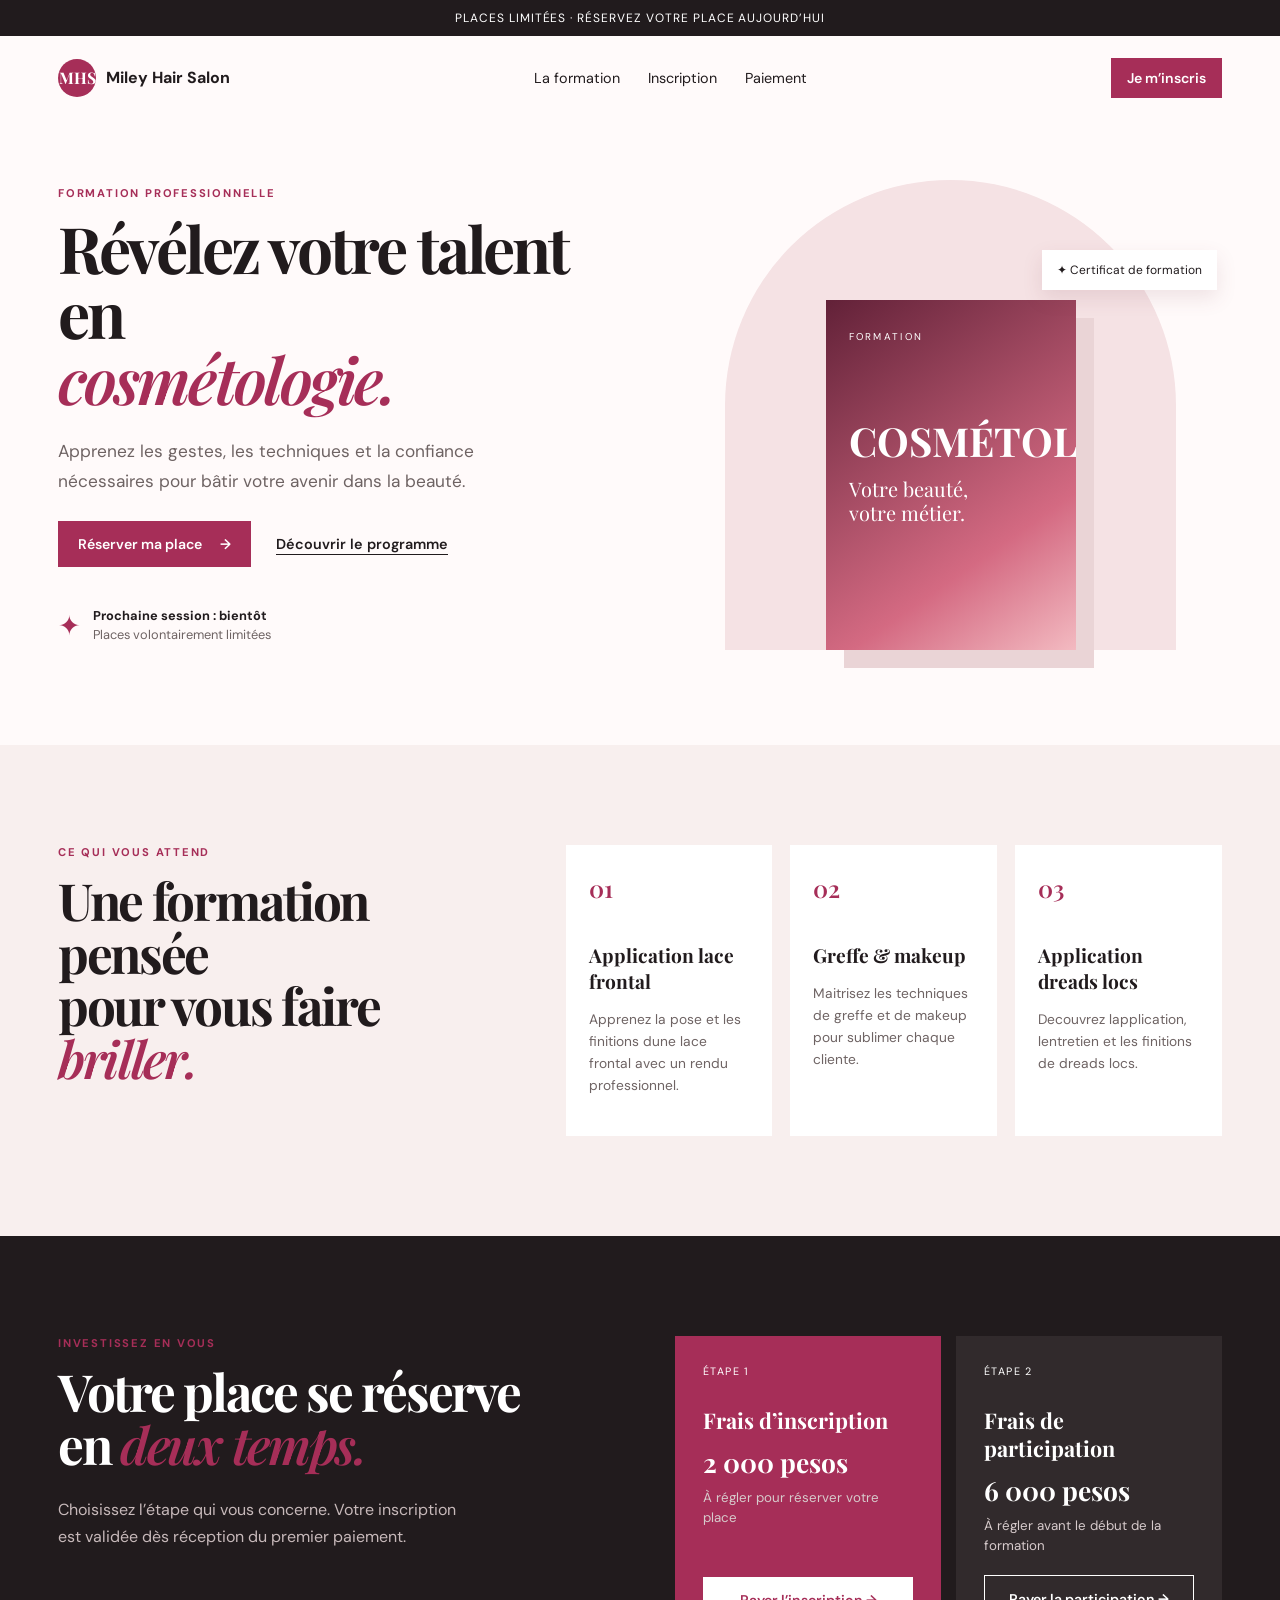
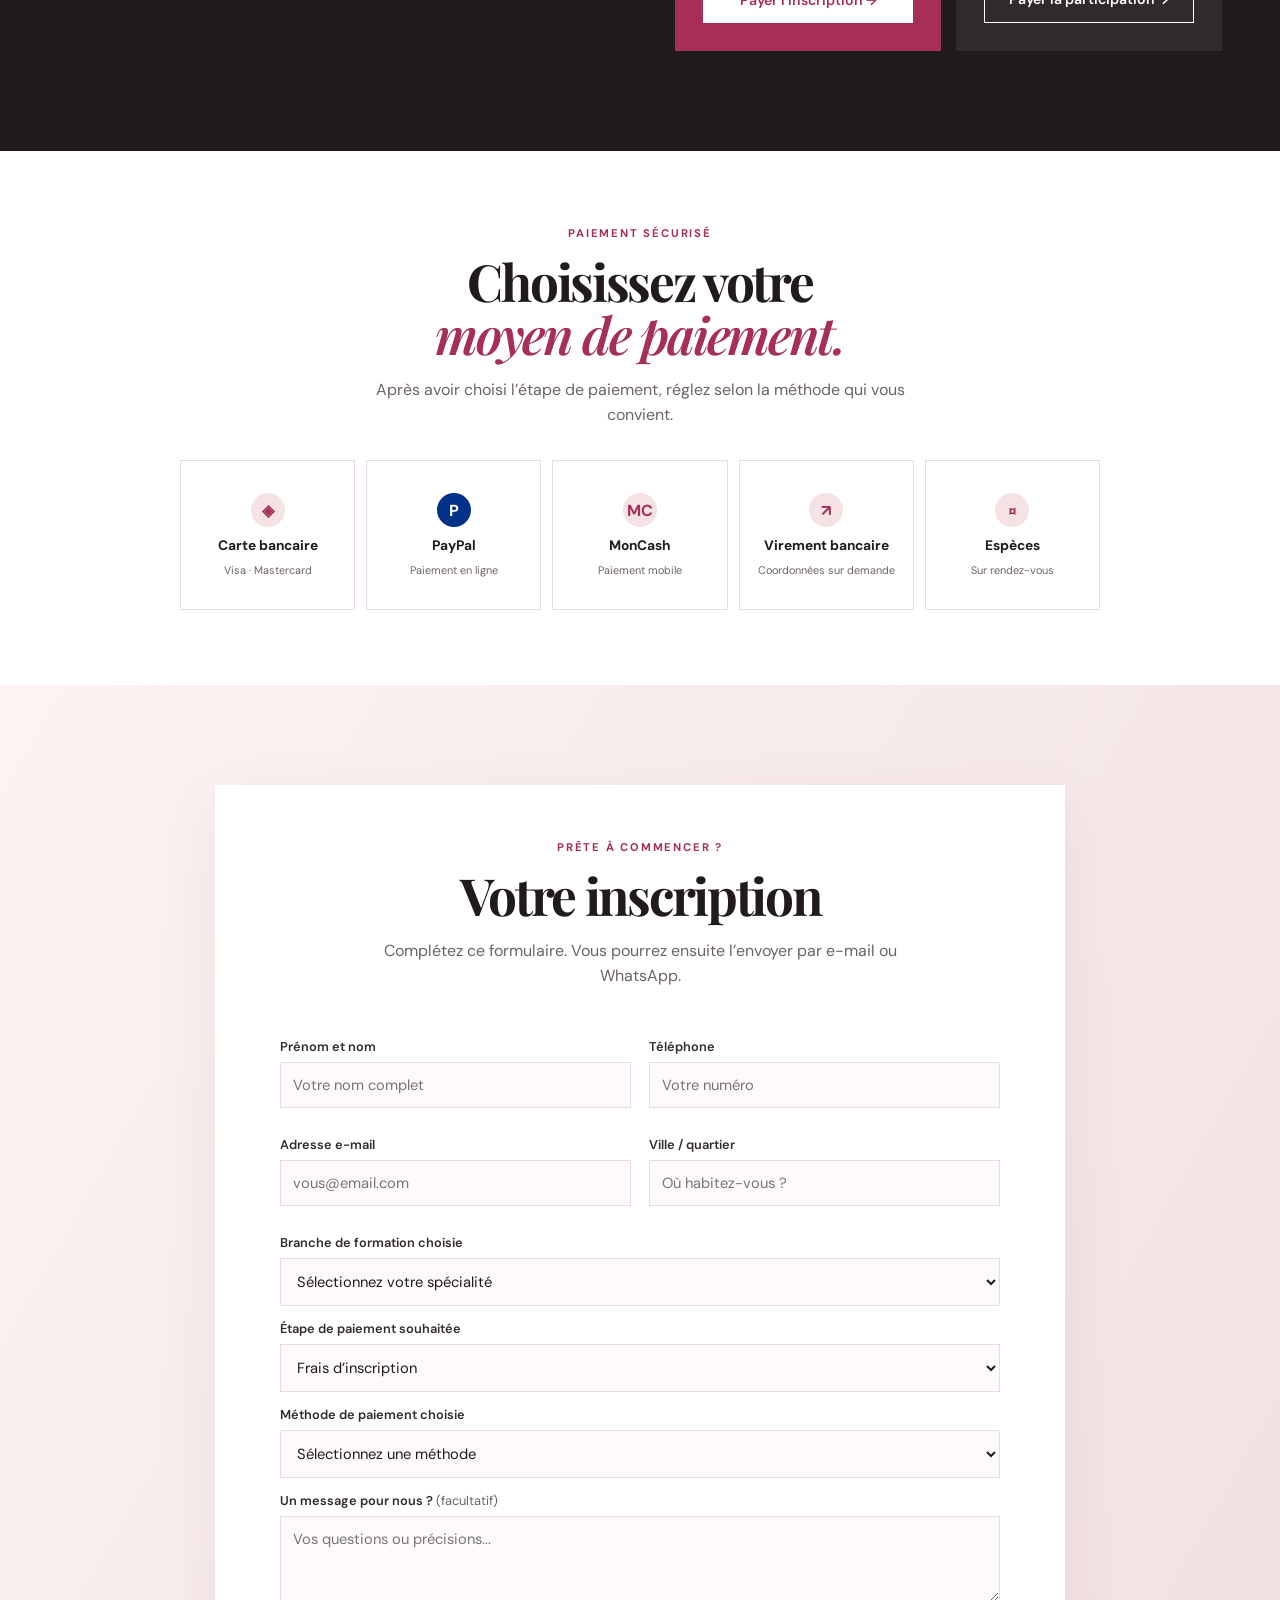
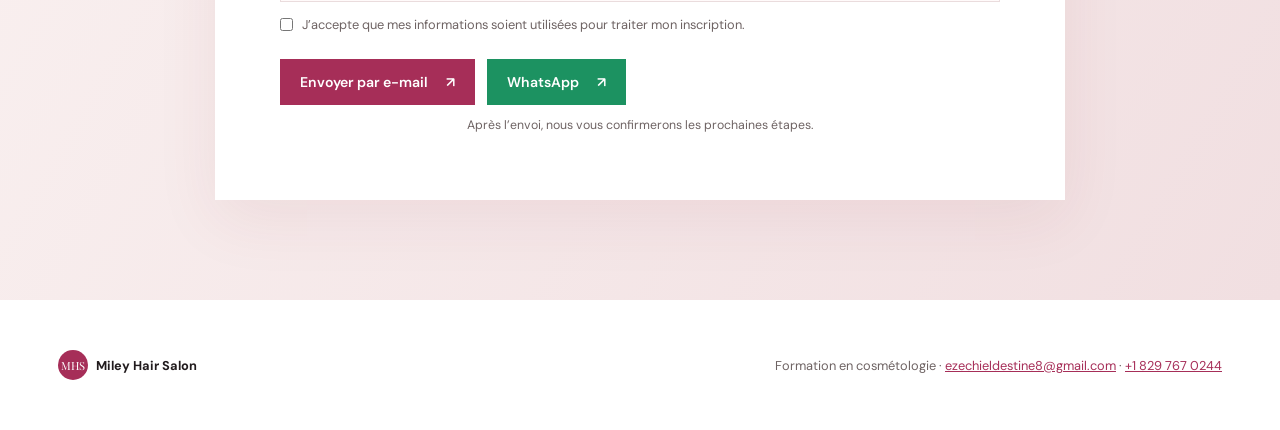
==== index.html @ 4601fba2 "Add files via upload" ====
<!doctype html>
<html lang="fr">
  <head>
    <meta charset="UTF-8" />
    <meta name="viewport" content="width=device-width, initial-scale=1.0" />
    <meta name="description" content="Inscription à une formation professionnelle en cosmétologie." />
    <title>Miley Hair Salon | Formation Cosmétologie</title>
    <link rel="preconnect" href="https://fonts.googleapis.com" />
    <link rel="preconnect" href="https://fonts.gstatic.com" crossorigin />
    <link href="https://fonts.googleapis.com/css2?family=DM+Sans:wght@400;500;600;700&family=Playfair+Display:wght@600;700&display=swap" rel="stylesheet" />
    <link rel="stylesheet" href="style.css" />
  <style>.public-registration .customize,.public-registration dialog{display:none!important}</style></head>
  <body class="public-registration">
    <div class="announcement">Places limitées · Réservez votre place aujourd’hui</div>
    <header class="site-header">
      <a class="brand" href="#accueil" aria-label="Retour à l'accueil">
        <span class="brand-mark">MHS</span><span class="brand-name" data-site-name>Miley Hair Salon</span>
      </a>
      <nav aria-label="Navigation principale">
        <a href="#formation">La formation</a><a href="#inscription">Inscription</a><a href="#paiement">Paiement</a>
      </nav>
      <a class="header-cta" href="#inscription">Je m’inscris</a>
    </header>

    <main>
      <section id="accueil" class="hero">
        <div class="hero-copy">
          <p class="eyebrow">Formation professionnelle</p>
          <h1 data-hero-title>Révélez votre talent<br />en <em>cosmétologie.</em></h1>
          <p class="hero-text" data-hero-text>Apprenez les gestes, les techniques et la confiance nécessaires pour bâtir votre avenir dans la beauté.</p>
          <div class="hero-actions"><a class="button primary" href="#inscription">Réserver ma place <span>→</span></a><a class="text-link" href="#formation">Découvrir le programme</a></div>
          <div class="trust"><span>✦</span><p><strong data-start-date>Prochaine session : bientôt</strong><br />Places volontairement limitées</p></div>
        </div>
        <div class="hero-visual">
          <div class="arch"></div>
          <div class="flyer-placeholder" id="flyerDisplay">
            <img id="flyerImage" alt="Flyer de la formation" hidden />
            <div class="flyer-fallback"><span>FORMATION</span><strong>COSMÉTOLOGIE</strong><i>Votre beauté,<br />votre métier.</i></div>
          </div>
          <div class="hero-tag">✦ Certificat de formation</div>
        </div>
      </section>

      <section id="formation" class="program section">
        <div><p class="eyebrow">Ce qui vous attend</p><h2>Une formation pensée<br />pour vous faire <em>briller.</em></h2></div>
        <div class="program-grid">
          <article><span>01</span><h3>Application lace frontal</h3><p data-module-one>Apprenez la pose et les finitions dune lace frontal avec un rendu professionnel.</p></article>
          <article><span>02</span><h3>Greffe &amp; makeup</h3><p data-module-two>Maitrisez les techniques de greffe et de makeup pour sublimer chaque cliente.</p></article>
          <article><span>03</span><h3>Application dreads locs</h3><p data-module-three>Decouvrez lapplication, lentretien et les finitions de dreads locs.</p></article>
        </div>
      </section>

      <section id="paiement" class="payment section">
        <div class="payment-intro"><p class="eyebrow">Investissez en vous</p><h2>Votre place se réserve<br />en <em>deux temps.</em></h2><p>Choisissez l’étape qui vous concerne. Votre inscription est validée dès réception du premier paiement.</p></div>
        <div class="payment-cards">
          <article class="payment-card accent"><p>Étape 1</p><h3>Frais d’inscription</h3><strong data-registration-price>2 000 pesos</strong><small data-registration-note>À régler pour réserver votre place</small><a id="registrationPayment" class="button light" href="#inscription">Payer l’inscription →</a></article>
          <article class="payment-card"><p>Étape 2</p><h3>Frais de participation</h3><strong data-participation-price>6 000 pesos</strong><small data-participation-note>À régler avant le début de la formation</small><a id="participationPayment" class="button outline" href="#inscription">Payer la participation →</a></article>
        </div>
      </section>

      <section class="methods section" id="methodes-paiement">
        <div class="methods-heading"><p class="eyebrow">Paiement sécurisé</p><h2>Choisissez votre<br /><em>moyen de paiement.</em></h2><p>Après avoir choisi l’étape de paiement, réglez selon la méthode qui vous convient.</p></div>
        <div class="methods-grid">
          <a class="method-card" data-method="card" href="#paiement"><span>◈</span><strong>Carte bancaire</strong><small>Visa · Mastercard</small></a>
          <a class="method-card paypal" data-method="paypal" href="#paiement"><span>P</span><strong>PayPal</strong><small>Paiement en ligne</small></a>
          <a class="method-card" data-method="moncash" href="#paiement"><span>MC</span><strong>MonCash</strong><small>Paiement mobile</small></a>
          <a class="method-card" data-method="transfer" href="#paiement"><span>↗</span><strong>Virement bancaire</strong><small>Coordonnées sur demande</small></a>
          <a class="method-card" data-method="cash" href="#paiement"><span>¤</span><strong>Espèces</strong><small>Sur rendez-vous</small></a>
        </div>
        
      </section>      <section id="inscription" class="registration section">
        <div class="registration-card">
          <div class="form-heading"><p class="eyebrow">Prête à commencer ?</p><h2>Votre inscription</h2><p>Complétez ce formulaire. Vous pourrez ensuite l’envoyer par e-mail ou WhatsApp.</p></div>
          <form id="registrationForm">
            <div class="form-row"><label>Prénom et nom<input name="name" required placeholder="Votre nom complet" /></label><label>Téléphone<input name="phone" required type="tel" placeholder="Votre numéro" /></label></div>
            <div class="form-row"><label>Adresse e-mail<input name="email" required type="email" placeholder="vous@email.com" /></label><label>Ville / quartier<input name="location" required placeholder="Où habitez-vous ?" /></label></div>
            <label>Branche de formation choisie<select name="training" required><option value="">Sélectionnez votre spécialité</option><option>Application lace frontal</option><option>Greffe &amp; makeup</option><option>Application dreads locs</option></select></label><label>Étape de paiement souhaitée<select name="payment"><option>Frais d’inscription</option><option>Frais de participation</option><option>J’aimerais être contactée avant de payer</option></select></label><label>Méthode de paiement choisie<select name="paymentMethod" required><option value="">Sélectionnez une méthode</option><option>PayPal</option><option>Carte bancaire / Stripe</option><option>MonCash</option><option>Virement bancaire</option><option>Paiement en espèces</option></select></label>
            <label>Un message pour nous ? <span>(facultatif)</span><textarea name="message" rows="3" placeholder="Vos questions ou précisions..."></textarea></label>
            <label class="consent"><input type="checkbox" required /><span>J’accepte que mes informations soient utilisées pour traiter mon inscription.</span></label>
            <div class="send-options"><button class="button primary" type="submit">Envoyer par e-mail <span>↗</span></button><button class="button whatsapp" type="button" id="whatsappButton">WhatsApp <span>↗</span></button></div>
            <p class="form-note">Après l’envoi, nous vous confirmerons les prochaines étapes.</p>
          </form>
        </div>
      </section>
    </main>

    <footer><div><span class="brand-mark">MHS</span><strong data-site-name>Miley Hair Salon</strong></div><p>Formation en cosmétologie · <a id="emailLink" href="mailto:ezechieldestine8@gmail.com">ezechieldestine8@gmail.com</a> · <a id="phoneLink" href="https://wa.me/18297670244">+1 829 767 0244</a></p></footer>

    
    <script src="public.js"></script><script src="public-payments.js"></script>
  </body>
</html>
---- style.css ----
:root{--ink:#211b1d;--muted:#6e6363;--paper:#fffafa;--rose:#a62e58;--rose-dark:#79203e;--blush:#f5e2e4;--line:#eadcdd}*{box-sizing:border-box}html{scroll-behavior:smooth}body{margin:0;font-family:"DM Sans",sans-serif;color:var(--ink);background:var(--paper)}.announcement{background:var(--ink);color:#fff;text-align:center;font-size:.75rem;padding:.62rem;letter-spacing:.08em;text-transform:uppercase}.site-header{height:84px;display:flex;align-items:center;justify-content:space-between;max-width:1220px;margin:auto;padding:0 28px}.brand{display:flex;align-items:center;gap:10px;color:inherit;text-decoration:none;font-weight:700}.brand-mark{width:38px;height:38px;border-radius:50%;background:var(--rose);color:#fff;display:inline-grid;place-items:center;font-family:"Playfair Display"}.brand-name{font-size:1rem}.site-header nav{display:flex;gap:28px}.site-header nav a,.text-link{color:inherit;text-decoration:none;font-size:.9rem}.header-cta,.button{border:0;text-decoration:none;cursor:pointer;display:inline-flex;justify-content:center;align-items:center;gap:18px;padding:14px 20px;font:600 .88rem "DM Sans";transition:.2s}.header-cta{background:var(--rose);color:white;padding:11px 16px}.hero{min-height:610px;max-width:1220px;margin:auto;padding:60px 28px 95px;display:grid;grid-template-columns:1.03fr .97fr;align-items:center;gap:45px}.eyebrow{margin:0 0 15px;color:var(--rose);text-transform:uppercase;letter-spacing:.16em;font-weight:700;font-size:.7rem}.hero h1,h2{font:700 clamp(2.6rem,5vw,4.65rem)/1.03 "Playfair Display";letter-spacing:-.045em;margin:0}.hero h1 em,h2 em{color:var(--rose);font-weight:600}.hero-text{max-width:500px;font-size:1.08rem;line-height:1.7;color:var(--muted);margin:25px 0}.hero-actions{display:flex;align-items:center;gap:25px}.primary{background:var(--rose);color:#fff}.primary:hover,.header-cta:hover{background:var(--rose-dark);transform:translateY(-2px)}.text-link{text-decoration:underline;text-underline-offset:5px;font-weight:600}.trust{display:flex;gap:12px;align-items:center;margin-top:40px}.trust>span{font-size:1.7rem;color:var(--rose)}.trust p{line-height:1.45;margin:0;font-size:.8rem;color:var(--muted)}.trust strong{color:var(--ink)}.hero-visual{height:470px;position:relative;display:grid;place-items:center}.arch{background:var(--blush);width:83%;height:100%;border-radius:250px 250px 0 0}.flyer-placeholder{position:absolute;bottom:0;width:250px;height:350px;background:#d89aab;box-shadow:18px 18px 0 #ead4d6;overflow:hidden}.flyer-placeholder img{width:100%;height:100%;object-fit:cover}.flyer-fallback{height:100%;padding:30px 23px;display:flex;flex-direction:column;align-items:flex-start;color:white;background:linear-gradient(145deg,#622138,#d46a82 70%,#f3bac1)}.flyer-fallback span{font-size:.62rem;letter-spacing:.23em}.flyer-fallback strong{font:700 2.5rem/.9 "Playfair Display";margin-top:80px}.flyer-fallback i{font:1.25rem/1.2 "Playfair Display";margin-top:18px}.hero-tag{position:absolute;right:1%;top:15%;background:#fff;padding:12px 15px;font-size:.75rem;box-shadow:0 8px 20px #7d3c4c20}.section{padding:100px max(28px,calc((100% - 1164px)/2))}.program{background:#f8efee;display:grid;grid-template-columns:.8fr 1.2fr;gap:70px}.program h2,.payment h2,.registration h2{font-size:clamp(2.3rem,4vw,3.7rem)}.program-grid{display:grid;grid-template-columns:repeat(3,1fr);gap:18px}.program article{background:#fff;padding:27px 23px;min-height:230px}.program article span{color:var(--rose);font:600 1.5rem "Playfair Display"}.program h3{margin:38px 0 10px;font:700 1.2rem "Playfair Display"}.program article p{color:var(--muted);font-size:.86rem;line-height:1.6}.payment{background:var(--ink);color:white;display:grid;grid-template-columns:1fr 1fr;gap:70px}.payment-intro>p:last-child{color:#c7b9ba;line-height:1.7;max-width:400px;margin-top:25px}.payment-cards{display:grid;grid-template-columns:1fr 1fr;gap:15px}.payment-card{background:#312a2c;padding:28px;display:flex;flex-direction:column;min-height:315px}.payment-card.accent{background:var(--rose)}.payment-card p{text-transform:uppercase;letter-spacing:.13em;font-size:.67rem;margin:0}.payment-card h3{font:700 1.35rem "Playfair Display";margin:28px 0 10px}.payment-card strong{font:700 1.65rem "Playfair Display"}.payment-card small{margin-top:8px;line-height:1.5;color:#d7cbcc}.payment-card .button{margin-top:auto}.light{background:#fff;color:var(--rose)}.outline{border:1px solid currentColor;background:transparent;color:inherit}.registration{background:linear-gradient(120deg,#fbf4f3,#f1dfe1)}.registration-card{max-width:850px;margin:auto;background:#fff;padding:55px 65px;box-shadow:0 20px 60px #80243b13}.form-heading{text-align:center;max-width:530px;margin:0 auto 35px}.form-heading>p:last-child{color:var(--muted);line-height:1.6}.form-row{display:grid;grid-template-columns:1fr 1fr;gap:18px}label{display:block;font-size:.8rem;font-weight:600;margin:14px 0;color:#332b2c}label span{color:var(--muted);font-weight:400}input,textarea,select{display:block;width:100%;margin-top:7px;padding:12px;border:1px solid var(--line);background:#fffafa;font:400 .92rem "DM Sans";color:var(--ink)}textarea{resize:vertical}.consent{display:flex;gap:9px;align-items:flex-start;font-weight:400;color:var(--muted);line-height:1.4}.consent input{width:auto;margin:2px 0}.send-options{display:flex;gap:12px;margin-top:25px}.whatsapp{background:#1c9261;color:#fff}.form-note{text-align:center;font-size:.77rem;color:var(--muted)}footer{background:#fff;min-height:130px;padding:35px max(28px,calc((100% - 1164px)/2));display:flex;align-items:center;justify-content:space-between;gap:20px;font-size:.8rem;color:var(--muted)}footer>div{display:flex;align-items:center;gap:8px;color:var(--ink)}footer .brand-mark{width:30px;height:30px;font-size:.7rem}footer p a{color:var(--rose)}.customize{background:none;border:0;color:var(--rose);font:600 .78rem "DM Sans";cursor:pointer;text-decoration:underline;text-underline-offset:4px}dialog{border:0;padding:0;max-width:760px;width:calc(100% - 28px);box-shadow:0 20px 70px #0005}dialog::backdrop{background:#211b1daa}dialog form{padding:30px}.editor-header{display:flex;justify-content:space-between;align-items:start}.editor-header h2{font-size:2rem}.close{border:0;background:none;font-size:2rem;cursor:pointer}.editor-help{font-size:.82rem;color:var(--muted);line-height:1.5}.editor-fields{display:grid;grid-template-columns:1fr 1fr;gap:0 16px}.editor-fields label:nth-child(3),.editor-fields label:nth-child(7),.editor-fields label:nth-child(8),.editor-fields label:nth-child(9),.editor-fields label:nth-child(10){grid-column:1/-1}menu{display:flex;justify-content:flex-end;align-items:center;gap:12px;padding:0;margin:25px 0 0}@media(max-width:780px){.site-header nav{display:none}.hero,.program,.payment{grid-template-columns:1fr}.hero{padding-top:30px}.hero-visual{height:380px}.program-grid,.payment-cards{grid-template-columns:1fr}.section{padding-top:70px;padding-bottom:70px}.registration-card{padding:35px 23px}.form-row,.editor-fields{grid-template-columns:1fr}.send-options,footer{flex-direction:column;align-items:stretch}footer{text-align:center}.hero-tag{right:0}.header-cta{display:none}}
.methods{background:#fff;padding-top:75px;padding-bottom:75px}.methods-heading{text-align:center;max-width:560px;margin:0 auto 32px}.methods-heading h2{font-size:clamp(2.2rem,4vw,3.4rem)}.methods-heading>p:last-child{color:var(--muted);line-height:1.6}.methods-grid{max-width:920px;margin:auto;display:grid;grid-template-columns:repeat(5,1fr);gap:11px}.method-card{min-height:150px;padding:20px 12px;border:1px solid var(--line);color:var(--ink);text-decoration:none;display:flex;flex-direction:column;align-items:center;text-align:center;justify-content:center;gap:9px;transition:.2s}.method-card:hover{border-color:var(--rose);transform:translateY(-3px);box-shadow:0 10px 25px #83274412}.method-card span{width:34px;height:34px;background:var(--blush);color:var(--rose);border-radius:50%;display:grid;place-items:center;font-weight:700}.method-card.paypal span{background:#003087;color:#fff}.method-card strong{font-size:.86rem}.method-card small{font-size:.68rem;color:var(--muted)}.payment-settings{display:block;margin:25px auto 0}.payment-dialog{max-width:580px}.payment-dialog form{padding:28px}.payment-dialog h2{font:700 2rem "Playfair Display";margin:0}.payment-dialog p{color:var(--muted);font-size:.84rem;line-height:1.5}.payment-dialog menu{display:flex}@media(max-width:780px){.methods-grid{grid-template-columns:repeat(2,1fr)}.methods-grid .method-card:last-child{grid-column:1/-1}}
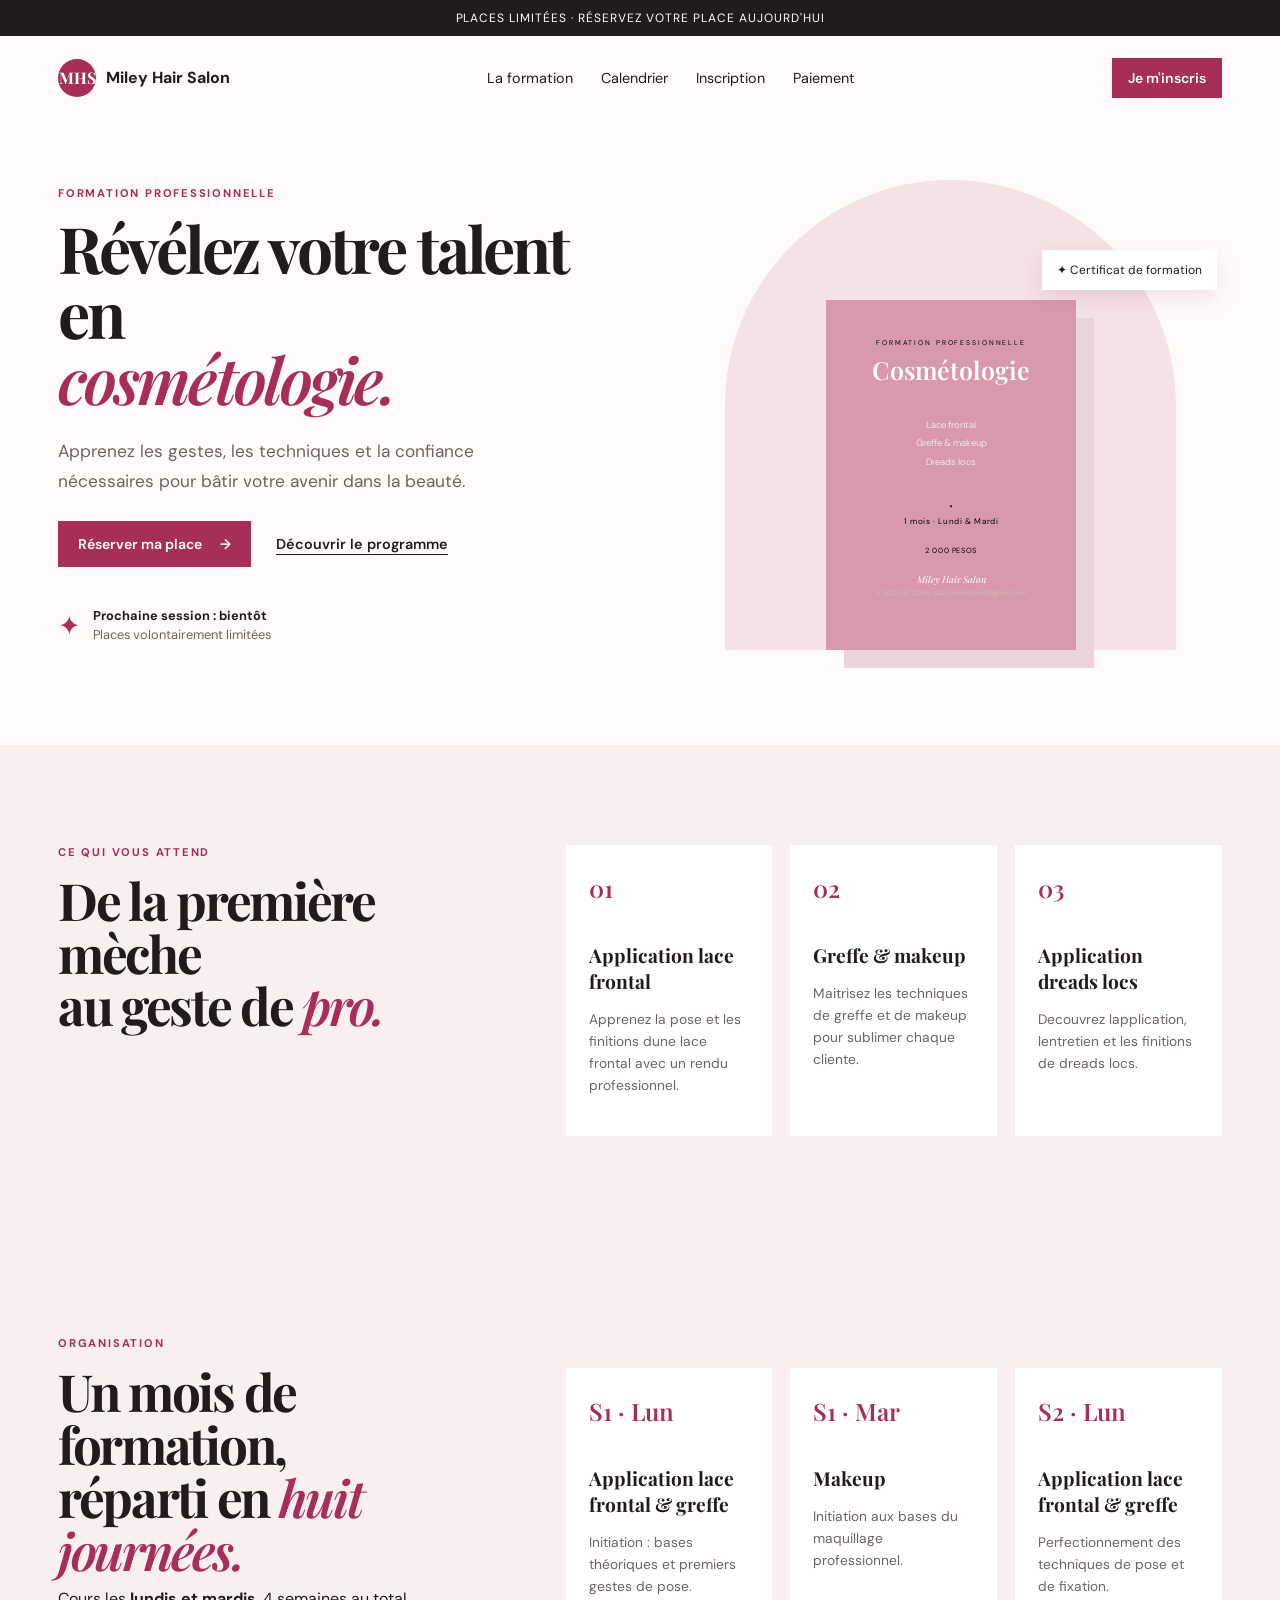
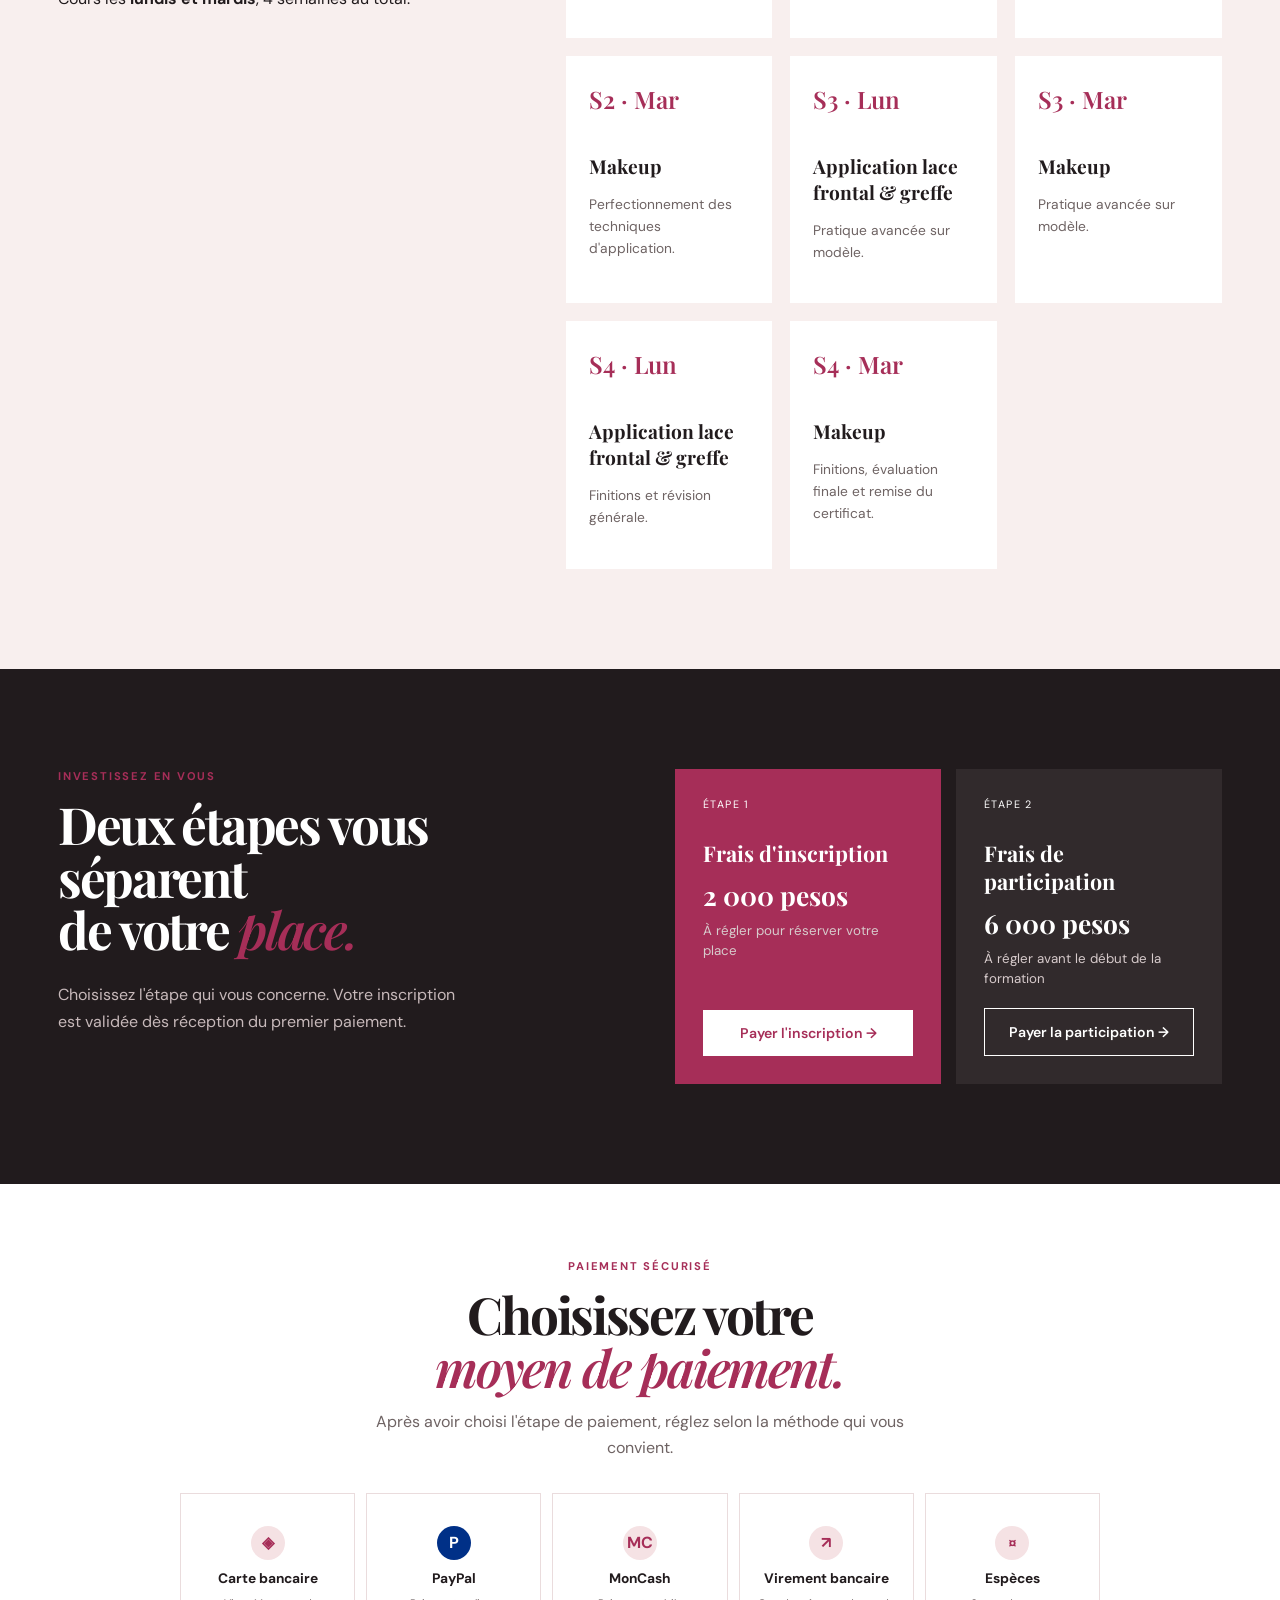
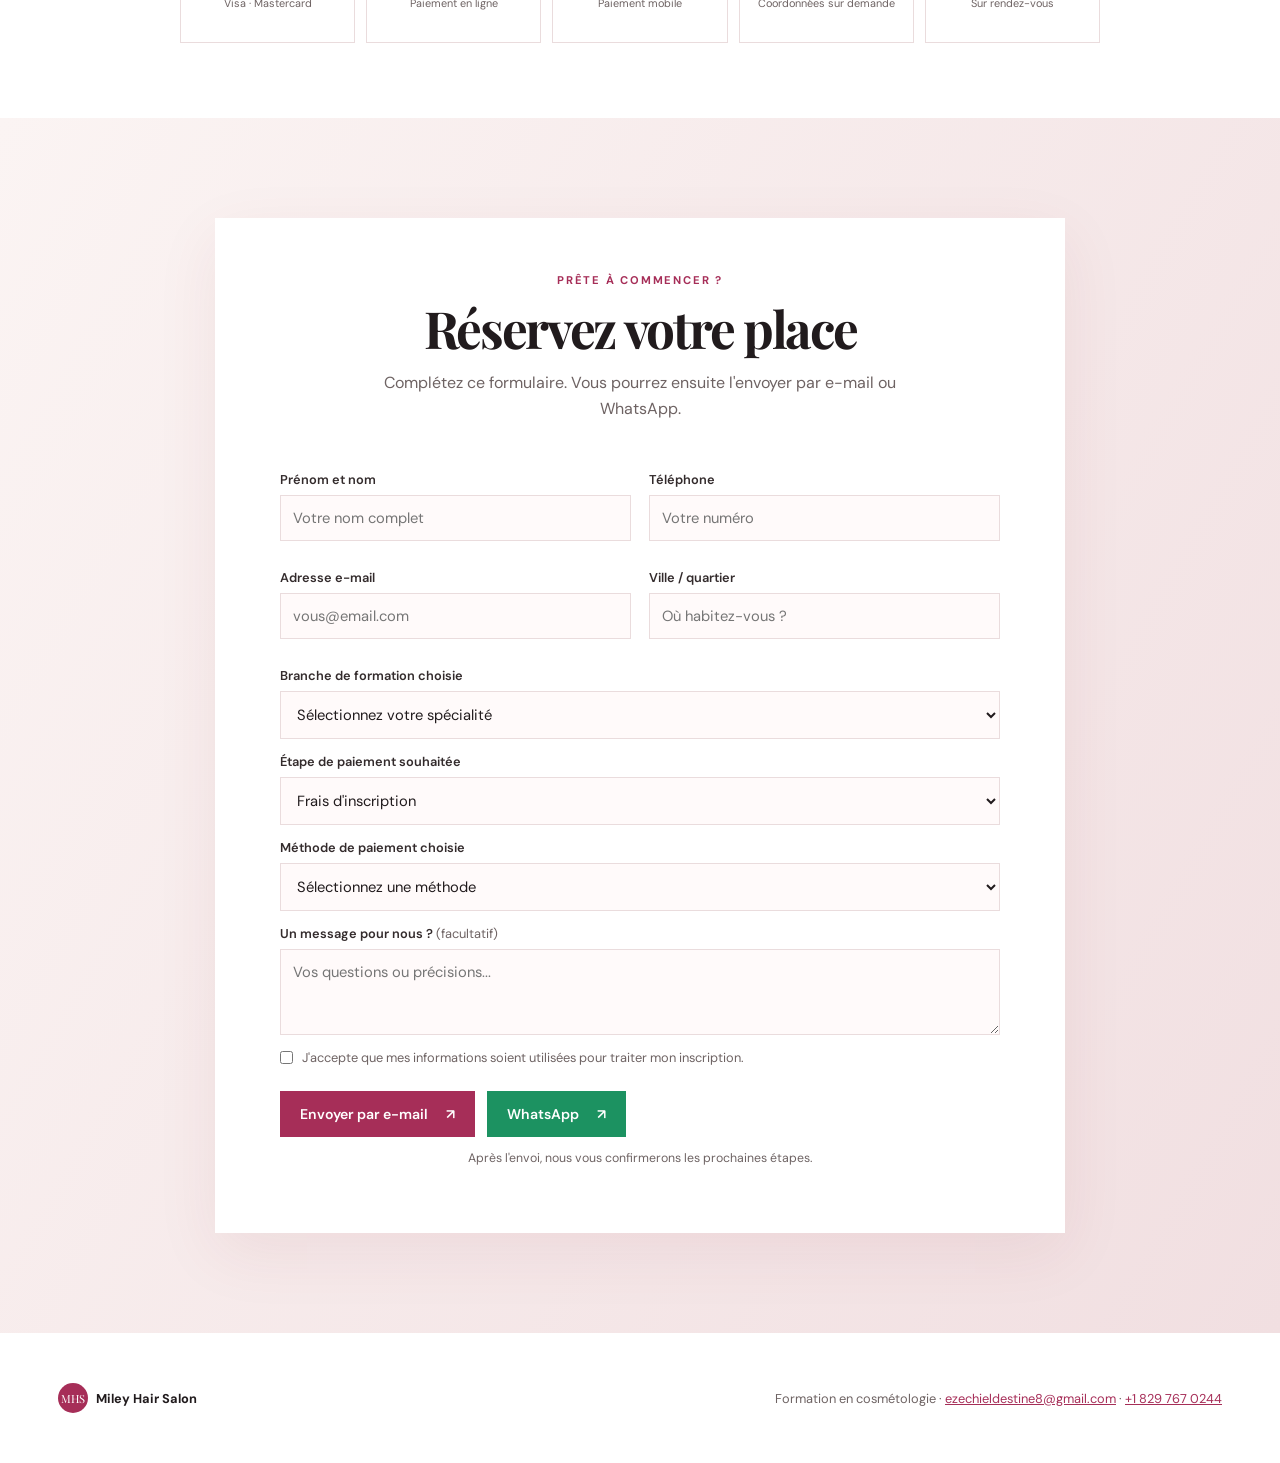
==== commit fceaac17: "Update index.html" ====
--- a/index.html
+++ b/index.html
@@ -11,23 +11,23 @@
     <link rel="stylesheet" href="style.css" />
   <style>.public-registration .customize,.public-registration dialog{display:none!important}</style></head>
   <body class="public-registration">
-    <div class="announcement">Places limitées · Réservez votre place aujourd’hui</div>
+    <div class="announcement">Places limitées · Réservez votre place aujourd'hui</div>
     <header class="site-header">
       <a class="brand" href="#accueil" aria-label="Retour à l'accueil">
         <span class="brand-mark">MHS</span><span class="brand-name" data-site-name>Miley Hair Salon</span>
       </a>
       <nav aria-label="Navigation principale">
-        <a href="#formation">La formation</a><a href="#inscription">Inscription</a><a href="#paiement">Paiement</a>
+        <a href="#formation">La formation</a><a href="#calendrier">Calendrier</a><a href="#inscription">Inscription</a><a href="#paiement">Paiement</a>
       </nav>
-      <a class="header-cta" href="#inscription">Je m’inscris</a>
+      <a class="header-cta" href="#inscription">Je m'inscris</a>
     </header>
 
     <main>
       <section id="accueil" class="hero">
         <div class="hero-copy">
           <p class="eyebrow">Formation professionnelle</p>
-          <h1 data-hero-title>Révélez votre talent<br />en <em>cosmétologie.</em></h1>
-          <p class="hero-text" data-hero-text>Apprenez les gestes, les techniques et la confiance nécessaires pour bâtir votre avenir dans la beauté.</p>
+          <h1 data-hero-title>Vos mains ont un talent.<br />Offrez-lui un <em>métier.</em></h1>
+          <p class="hero-text" data-hero-text>Lace frontal, greffe, makeup : les techniques qui font une vraie professionnelle, encadrée du premier geste jusqu'au certificat.</p>
           <div class="hero-actions"><a class="button primary" href="#inscription">Réserver ma place <span>→</span></a><a class="text-link" href="#formation">Découvrir le programme</a></div>
           <div class="trust"><span>✦</span><p><strong data-start-date>Prochaine session : bientôt</strong><br />Places volontairement limitées</p></div>
         </div>
@@ -35,14 +35,28 @@
           <div class="arch"></div>
           <div class="flyer-placeholder" id="flyerDisplay">
             <img id="flyerImage" alt="Flyer de la formation" hidden />
-            <div class="flyer-fallback"><span>FORMATION</span><strong>COSMÉTOLOGIE</strong><i>Votre beauté,<br />votre métier.</i></div>
+            <svg class="flyer-art" viewBox="0 0 400 500" xmlns="http://www.w3.org/2000/svg" role="img" aria-label="Flyer de la formation en cosmétologie Miley Hair Salon">
+              <rect x="14" y="14" width="372" height="472" fill="none" stroke="var(--gold)" stroke-width="1" opacity="0.55"/>
+              <text x="200" y="72" text-anchor="middle" fill="var(--gold-soft)" font-family="'DM Sans', sans-serif" font-size="11" letter-spacing="3">FORMATION PROFESSIONNELLE</text>
+              <text x="200" y="128" text-anchor="middle" fill="#FFFFFF" font-family="'Playfair Display', serif" font-size="40" font-weight="600">Cosmétologie</text>
+              <line x1="160" y1="150" x2="240" y2="150" stroke="var(--gold)" stroke-width="1"/>
+              <text x="200" y="204" text-anchor="middle" fill="#F3E8E0" font-family="'DM Sans', sans-serif" font-size="15">Lace frontal</text>
+              <text x="200" y="234" text-anchor="middle" fill="#F3E8E0" font-family="'DM Sans', sans-serif" font-size="15">Greffe &amp; makeup</text>
+              <text x="200" y="264" text-anchor="middle" fill="#F3E8E0" font-family="'DM Sans', sans-serif" font-size="15">Dreads locs</text>
+              <circle cx="200" cy="330" r="1.6" fill="var(--gold)"/>
+              <text x="200" y="358" text-anchor="middle" fill="var(--gold-soft)" font-family="'DM Sans', sans-serif" font-size="13" letter-spacing="1">1 mois · Lundi &amp; Mardi</text>
+              <rect x="130" y="382" width="140" height="34" rx="17" fill="none" stroke="var(--gold)" stroke-width="1"/>
+              <text x="200" y="404" text-anchor="middle" fill="var(--gold-soft)" font-family="'DM Sans', sans-serif" font-size="12" letter-spacing="1">2 000 PESOS</text>
+              <text x="200" y="452" text-anchor="middle" fill="#FFFFFF" font-family="'Playfair Display', serif" font-style="italic" font-size="15">Miley Hair Salon</text>
+              <text x="200" y="472" text-anchor="middle" fill="#C9BFB2" font-family="'DM Sans', sans-serif" font-size="10.5">+1 829 767 0244 · ezechieldestine8@gmail.com</text>
+            </svg>
           </div>
           <div class="hero-tag">✦ Certificat de formation</div>
         </div>
       </section>
 
       <section id="formation" class="program section">
-        <div><p class="eyebrow">Ce qui vous attend</p><h2>Une formation pensée<br />pour vous faire <em>briller.</em></h2></div>
+        <div><p class="eyebrow">Ce qui vous attend</p><h2>De la première mèche<br />au geste de <em>pro.</em></h2></div>
         <div class="program-grid">
           <article><span>01</span><h3>Application lace frontal</h3><p data-module-one>Apprenez la pose et les finitions dune lace frontal avec un rendu professionnel.</p></article>
           <article><span>02</span><h3>Greffe &amp; makeup</h3><p data-module-two>Maitrisez les techniques de greffe et de makeup pour sublimer chaque cliente.</p></article>
@@ -50,16 +64,30 @@
         </div>
       </section>
 
+      <section id="calendrier" class="program section">
+        <div><p class="eyebrow">Organisation</p><h2>Un mois de formation,<br />réparti en <em>huit journées.</em></h2><p style="margin-top:12px;color:inherit;">Cours les <strong>lundis et mardis</strong>, 4 semaines au total.</p></div>
+        <div class="program-grid" style="margin-top:32px;">
+          <article><span>S1 · Lun</span><h3>Application lace frontal &amp; greffe</h3><p>Initiation : bases théoriques et premiers gestes de pose.</p></article>
+          <article><span>S1 · Mar</span><h3>Makeup</h3><p>Initiation aux bases du maquillage professionnel.</p></article>
+          <article><span>S2 · Lun</span><h3>Application lace frontal &amp; greffe</h3><p>Perfectionnement des techniques de pose et de fixation.</p></article>
+          <article><span>S2 · Mar</span><h3>Makeup</h3><p>Perfectionnement des techniques d'application.</p></article>
+          <article><span>S3 · Lun</span><h3>Application lace frontal &amp; greffe</h3><p>Pratique avancée sur modèle.</p></article>
+          <article><span>S3 · Mar</span><h3>Makeup</h3><p>Pratique avancée sur modèle.</p></article>
+          <article><span>S4 · Lun</span><h3>Application lace frontal &amp; greffe</h3><p>Finitions et révision générale.</p></article>
+          <article><span>S4 · Mar</span><h3>Makeup</h3><p>Finitions, évaluation finale et remise du certificat.</p></article>
+        </div>
+      </section>
+
       <section id="paiement" class="payment section">
-        <div class="payment-intro"><p class="eyebrow">Investissez en vous</p><h2>Votre place se réserve<br />en <em>deux temps.</em></h2><p>Choisissez l’étape qui vous concerne. Votre inscription est validée dès réception du premier paiement.</p></div>
+        <div class="payment-intro"><p class="eyebrow">Investissez en vous</p><h2>Deux étapes vous séparent<br />de votre <em>place.</em></h2><p>Choisissez l'étape qui vous concerne. Votre inscription est validée dès réception du premier paiement.</p></div>
         <div class="payment-cards">
-          <article class="payment-card accent"><p>Étape 1</p><h3>Frais d’inscription</h3><strong data-registration-price>2 000 pesos</strong><small data-registration-note>À régler pour réserver votre place</small><a id="registrationPayment" class="button light" href="#inscription">Payer l’inscription →</a></article>
+          <article class="payment-card accent"><p>Étape 1</p><h3>Frais d'inscription</h3><strong data-registration-price>2 000 pesos</strong><small data-registration-note>À régler pour réserver votre place</small><a id="registrationPayment" class="button light" href="#inscription">Payer l'inscription →</a></article>
           <article class="payment-card"><p>Étape 2</p><h3>Frais de participation</h3><strong data-participation-price>6 000 pesos</strong><small data-participation-note>À régler avant le début de la formation</small><a id="participationPayment" class="button outline" href="#inscription">Payer la participation →</a></article>
         </div>
       </section>
 
       <section class="methods section" id="methodes-paiement">
-        <div class="methods-heading"><p class="eyebrow">Paiement sécurisé</p><h2>Choisissez votre<br /><em>moyen de paiement.</em></h2><p>Après avoir choisi l’étape de paiement, réglez selon la méthode qui vous convient.</p></div>
+        <div class="methods-heading"><p class="eyebrow">Paiement sécurisé</p><h2>Choisissez votre<br /><em>moyen de paiement.</em></h2><p>Après avoir choisi l'étape de paiement, réglez selon la méthode qui vous convient.</p></div>
         <div class="methods-grid">
           <a class="method-card" data-method="card" href="#paiement"><span>◈</span><strong>Carte bancaire</strong><small>Visa · Mastercard</small></a>
           <a class="method-card paypal" data-method="paypal" href="#paiement"><span>P</span><strong>PayPal</strong><small>Paiement en ligne</small></a>
@@ -70,15 +98,15 @@
         
       </section>      <section id="inscription" class="registration section">
         <div class="registration-card">
-          <div class="form-heading"><p class="eyebrow">Prête à commencer ?</p><h2>Votre inscription</h2><p>Complétez ce formulaire. Vous pourrez ensuite l’envoyer par e-mail ou WhatsApp.</p></div>
+          <div class="form-heading"><p class="eyebrow">Prête à commencer ?</p><h2>Réservez votre place</h2><p>Complétez ce formulaire. Vous pourrez ensuite l'envoyer par e-mail ou WhatsApp.</p></div>
           <form id="registrationForm">
             <div class="form-row"><label>Prénom et nom<input name="name" required placeholder="Votre nom complet" /></label><label>Téléphone<input name="phone" required type="tel" placeholder="Votre numéro" /></label></div>
             <div class="form-row"><label>Adresse e-mail<input name="email" required type="email" placeholder="vous@email.com" /></label><label>Ville / quartier<input name="location" required placeholder="Où habitez-vous ?" /></label></div>
-            <label>Branche de formation choisie<select name="training" required><option value="">Sélectionnez votre spécialité</option><option>Application lace frontal</option><option>Greffe &amp; makeup</option><option>Application dreads locs</option></select></label><label>Étape de paiement souhaitée<select name="payment"><option>Frais d’inscription</option><option>Frais de participation</option><option>J’aimerais être contactée avant de payer</option></select></label><label>Méthode de paiement choisie<select name="paymentMethod" required><option value="">Sélectionnez une méthode</option><option>PayPal</option><option>Carte bancaire / Stripe</option><option>MonCash</option><option>Virement bancaire</option><option>Paiement en espèces</option></select></label>
+            <label>Branche de formation choisie<select name="training" required><option value="">Sélectionnez votre spécialité</option><option>Application lace frontal</option><option>Greffe &amp; makeup</option><option>Application dreads locs</option></select></label><label>Étape de paiement souhaitée<select name="payment"><option>Frais d'inscription</option><option>Frais de participation</option><option>J'aimerais être contactée avant de payer</option></select></label><label>Méthode de paiement choisie<select name="paymentMethod" required><option value="">Sélectionnez une méthode</option><option>PayPal</option><option>Carte bancaire / Stripe</option><option>MonCash</option><option>Virement bancaire</option><option>Paiement en espèces</option></select></label>
             <label>Un message pour nous ? <span>(facultatif)</span><textarea name="message" rows="3" placeholder="Vos questions ou précisions..."></textarea></label>
-            <label class="consent"><input type="checkbox" required /><span>J’accepte que mes informations soient utilisées pour traiter mon inscription.</span></label>
+            <label class="consent"><input type="checkbox" required /><span>J'accepte que mes informations soient utilisées pour traiter mon inscription.</span></label>
             <div class="send-options"><button class="button primary" type="submit">Envoyer par e-mail <span>↗</span></button><button class="button whatsapp" type="button" id="whatsappButton">WhatsApp <span>↗</span></button></div>
-            <p class="form-note">Après l’envoi, nous vous confirmerons les prochaines étapes.</p>
+            <p class="form-note">Après l'envoi, nous vous confirmerons les prochaines étapes.</p>
           </form>
         </div>
       </section>
@@ -88,5 +116,86 @@
 
     
     <script src="public.js"></script><script src="public-payments.js"></script>
+    <script>
+      // Archive de toutes les inscriptions confirmées : chaque envoi
+      // (par e-mail OU WhatsApp) atterrit dans le Google Sheet ci-dessous,
+      // qui sert de vraie liste consultable (confirmé / en attente).
+      (function () {
+        var ARCHIVE_EMAIL = "ezechieldestine8@gmail.com";
+        var WHATSAPP_NUMBER = "18297670244";
+        var SHEET_WEBHOOK_URL = "https://script.google.com/macros/s/AKfycbwRdBufPPXSQzxHz7Im8ouc9-w8cmAjbKDwY-d6IBi6sXPP3QFS52DR9aq2nIXTSaDt/exec";
+
+        var form = document.getElementById("registrationForm");
+        var whatsappBtn = document.getElementById("whatsappButton");
+        if (!form) return;
+
+        function getPayload() {
+          var data = new FormData(form);
+          return {
+            name: data.get("name") || "",
+            phone: data.get("phone") || "",
+            email: data.get("email") || "",
+            location: data.get("location") || "",
+            training: data.get("training") || "",
+            payment: data.get("payment") || "",
+            paymentMethod: data.get("paymentMethod") || "",
+            message: data.get("message") || ""
+          };
+        }
+
+        function sendToSheet(payload) {
+          if (!SHEET_WEBHOOK_URL) return;
+          fetch(SHEET_WEBHOOK_URL, {
+            method: "POST",
+            mode: "no-cors",
+            headers: { "Content-Type": "text/plain;charset=utf-8" },
+            body: JSON.stringify(payload)
+          }).catch(function () {});
+        }
+
+        function buildLines(payload) {
+          return [
+            "Nouvelle inscription",
+            "",
+            "Nom : " + payload.name,
+            "Téléphone : " + payload.phone,
+            "E-mail : " + payload.email,
+            "Ville / quartier : " + payload.location,
+            "Formation choisie : " + payload.training,
+            "Étape de paiement : " + payload.payment,
+            "Méthode de paiement : " + payload.paymentMethod,
+            "Message : " + (payload.message || "—")
+          ];
+        }
+
+        form.addEventListener("submit", function (e) {
+          e.preventDefault();
+          var payload = getPayload();
+          sendToSheet(payload);
+
+          var subject = "Nouvelle inscription — " + (payload.name || "sans nom");
+          var body = buildLines(payload).join("\n");
+          var gmailComposeUrl =
+            "https://mail.google.com/mail/?view=cm&fs=1" +
+            "&to=" + encodeURIComponent(ARCHIVE_EMAIL) +
+            "&su=" + encodeURIComponent(subject) +
+            "&body=" + encodeURIComponent(body);
+          window.open(gmailComposeUrl, "_blank");
+        });
+
+        if (whatsappBtn) {
+          whatsappBtn.addEventListener("click", function () {
+            var payload = getPayload();
+            sendToSheet(payload);
+
+            var text = buildLines(payload).join("\n");
+            var waUrl =
+              "https://wa.me/" + WHATSAPP_NUMBER +
+              "?text=" + encodeURIComponent(text);
+            window.open(waUrl, "_blank");
+          });
+        }
+      })();
+    </script>
   </body>
 </html>
